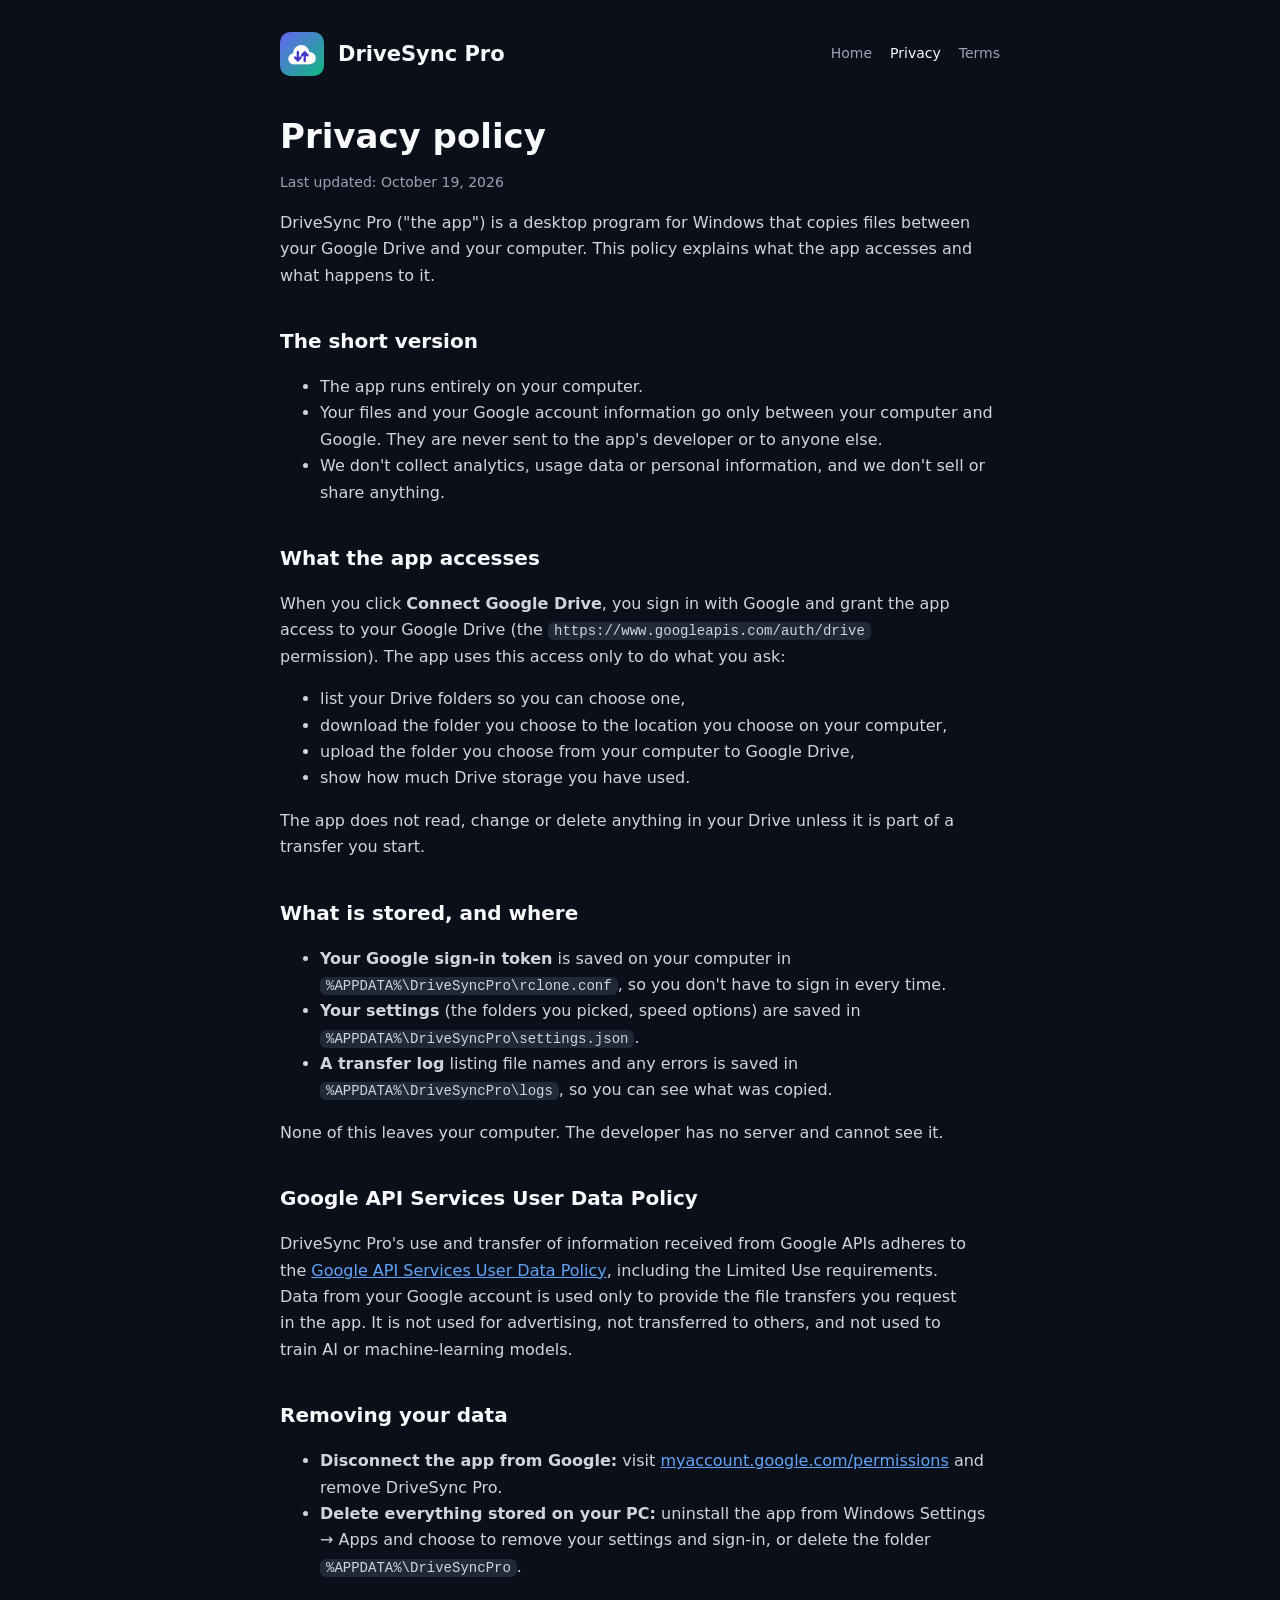
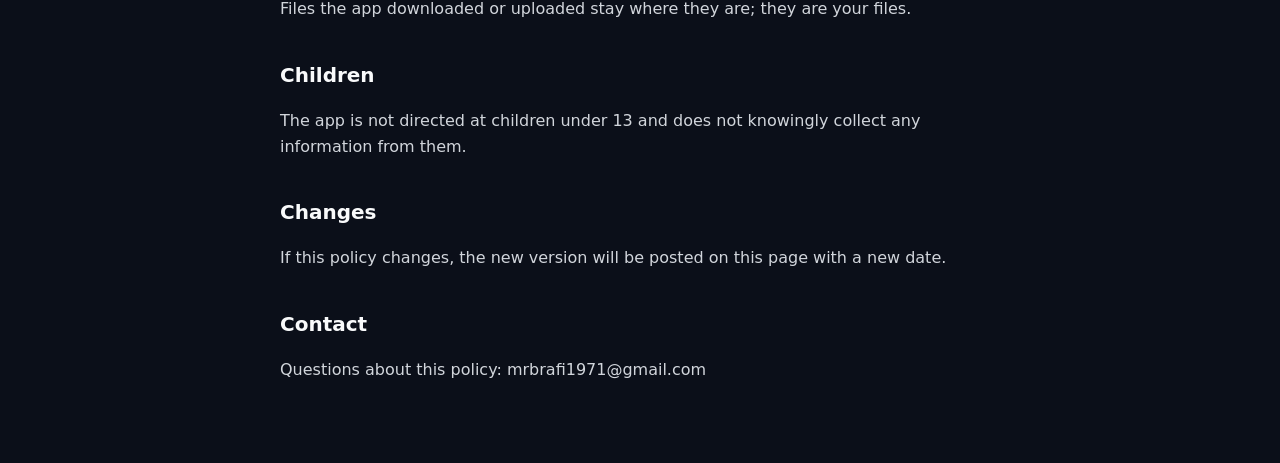
==== privacy.html @ 37597acc "Update contact email in privacy policy" ====
<!doctype html>
<html lang="en">
<head>
<meta charset="utf-8">
<meta name="viewport" content="width=device-width, initial-scale=1">
<title>DriveSync Pro Privacy Policy</title>
<meta name="description" content="How DriveSync Pro handles your Google account and files.">
<link rel="stylesheet" href="style.css">
</head>
<body>
<div class="wrap">
  <header>
    <a href="./">
      <svg viewBox="0 0 64 64" aria-hidden="true"><defs><linearGradient id="g" x1="0" y1="0" x2="1" y2="1"><stop offset="0" stop-color="#6366F1"/><stop offset="1" stop-color="#10B981"/></linearGradient></defs><rect width="64" height="64" rx="15" fill="url(#g)"/><g fill="#fff"><circle cx="20" cy="39" r="8"/><circle cx="31" cy="31" r="12"/><circle cx="43" cy="38" r="9"/><rect x="20" y="33" width="23" height="14"/></g><path d="M26 29V41M22 37l4 4.5 4-4.5M36 42V30M32 34l4-4.5 4 4.5" fill="none" stroke="#4338CA" stroke-width="3.4" stroke-linecap="round" stroke-linejoin="round"/></svg>
      <span class="name">DriveSync Pro</span>
    </a>
    <nav><a href="./">Home</a><a href="privacy.html" aria-current="page">Privacy</a><a href="terms.html">Terms</a></nav>
  </header>

  <main>
    <h1>Privacy policy</h1>
    <p class="updated">Last updated: October 19, 2026</p>

    <p>DriveSync Pro ("the app") is a desktop program for Windows that copies files between your Google Drive and your computer. This policy explains what the app accesses and what happens to it.</p>

    <h2>The short version</h2>
    <ul>
      <li>The app runs entirely on your computer.</li>
      <li>Your files and your Google account information go only between your computer and Google. They are never sent to the app's developer or to anyone else.</li>
      <li>We don't collect analytics, usage data or personal information, and we don't sell or share anything.</li>
    </ul>

    <h2>What the app accesses</h2>
    <p>When you click <strong>Connect Google Drive</strong>, you sign in with Google and grant the app access to your Google Drive (the <code>https://www.googleapis.com/auth/drive</code> permission). The app uses this access only to do what you ask:</p>
    <ul>
      <li>list your Drive folders so you can choose one,</li>
      <li>download the folder you choose to the location you choose on your computer,</li>
      <li>upload the folder you choose from your computer to Google Drive,</li>
      <li>show how much Drive storage you have used.</li>
    </ul>
    <p>The app does not read, change or delete anything in your Drive unless it is part of a transfer you start.</p>

    <h2>What is stored, and where</h2>
    <ul>
      <li><strong>Your Google sign-in token</strong> is saved on your computer in <code>%APPDATA%\DriveSyncPro\rclone.conf</code>, so you don't have to sign in every time.</li>
      <li><strong>Your settings</strong> (the folders you picked, speed options) are saved in <code>%APPDATA%\DriveSyncPro\settings.json</code>.</li>
      <li><strong>A transfer log</strong> listing file names and any errors is saved in <code>%APPDATA%\DriveSyncPro\logs</code>, so you can see what was copied.</li>
    </ul>
    <p>None of this leaves your computer. The developer has no server and cannot see it.</p>

    <h2>Google API Services User Data Policy</h2>
    <p>DriveSync Pro's use and transfer of information received from Google APIs adheres to the <a href="https://developers.google.com/terms/api-services-user-data-policy">Google API Services User Data Policy</a>, including the Limited Use requirements. Data from your Google account is used only to provide the file transfers you request in the app. It is not used for advertising, not transferred to others, and not used to train AI or machine-learning models.</p>

    <h2>Removing your data</h2>
    <ul>
      <li><strong>Disconnect the app from Google:</strong> visit <a href="https://myaccount.google.com/permissions">myaccount.google.com/permissions</a> and remove DriveSync Pro.</li>
      <li><strong>Delete everything stored on your PC:</strong> uninstall the app from Windows Settings &rarr; Apps and choose to remove your settings and sign-in, or delete the folder <code>%APPDATA%\DriveSyncPro</code>.</li>
    </ul>
    <p>Files the app downloaded or uploaded stay where they are; they are your files.</p>

    <h2>Children</h2>
    <p>The app is not directed at children under 13 and does not knowingly collect any information from them.</p>

    <h2>Changes</h2>
    <p>If this policy changes, the new version will be posted on this page with a new date.</p>

    <h2>Contact</h2>
    <p>Questions about this policy: mrbrafi1971@gmail.com
---- style.css ----
/* DriveSync Pro public pages - brand tokens from branding/tokens.json */
:root {
  --canvas: #0B0F19; --surface: #111827; --raised: #1F2937; --border: #1F2937;
  --heading: #F9FAFB; --text: #E5E7EB; --body: #D1D5DB; --secondary: #9CA3AF;
  --brand: #6366F1; --brand-strong: #4F46E5; --mint: #10B981; --link: #60A5FA;
  color-scheme: dark;
}
* { box-sizing: border-box; }
html { background: var(--canvas); }
body {
  margin: 0; background: var(--canvas); color: var(--body);
  font: 16px/1.65 "Segoe UI", system-ui, -apple-system, "Helvetica Neue", Arial, sans-serif;
}
.wrap { max-width: 760px; margin: 0 auto; padding: 32px max(20px, env(safe-area-inset-left)) 64px; }
header { display: flex; align-items: center; gap: 14px; margin-bottom: 40px; }
header a { display: flex; align-items: center; gap: 14px; color: var(--heading); text-decoration: none; }
header svg { width: 44px; height: 44px; flex: none; }
header .name { font-size: 21px; font-weight: 700; }
nav { margin-left: auto; display: flex; gap: 18px; flex-wrap: wrap; font-size: 14px; }
nav a { color: var(--secondary); text-decoration: none; }
nav a:hover, nav a[aria-current] { color: var(--heading); }
h1 { color: var(--heading); font-size: 34px; line-height: 1.2; margin: 0 0 12px; text-wrap: balance; }
h2 { color: var(--heading); font-size: 20px; margin: 36px 0 8px; }
p, li { max-width: 68ch; }
a { color: var(--link); }
.lead { font-size: 18px; color: var(--secondary); margin-bottom: 28px; }
.card { background: var(--surface); border: 1px solid var(--border); border-radius: 12px; padding: 20px 22px; margin: 18px 0; }
.card h2 { margin-top: 0; }
.grid { display: grid; grid-template-columns: repeat(auto-fit, minmax(220px, 1fr)); gap: 14px; margin: 26px 0; }
.grid .card { margin: 0; }
.grid h3 { color: var(--heading); font-size: 16px; margin: 0 0 6px; }
.grid p { margin: 0; font-size: 15px; }
.updated { color: var(--secondary); font-size: 14px; }
footer { margin-top: 56px; padding-top: 20px; border-top: 1px solid var(--border); color: var(--secondary); font-size: 14px; }
footer a { color: var(--secondary); }
code { background: var(--raised); padding: 1px 6px; border-radius: 6px; font-size: 14px; }
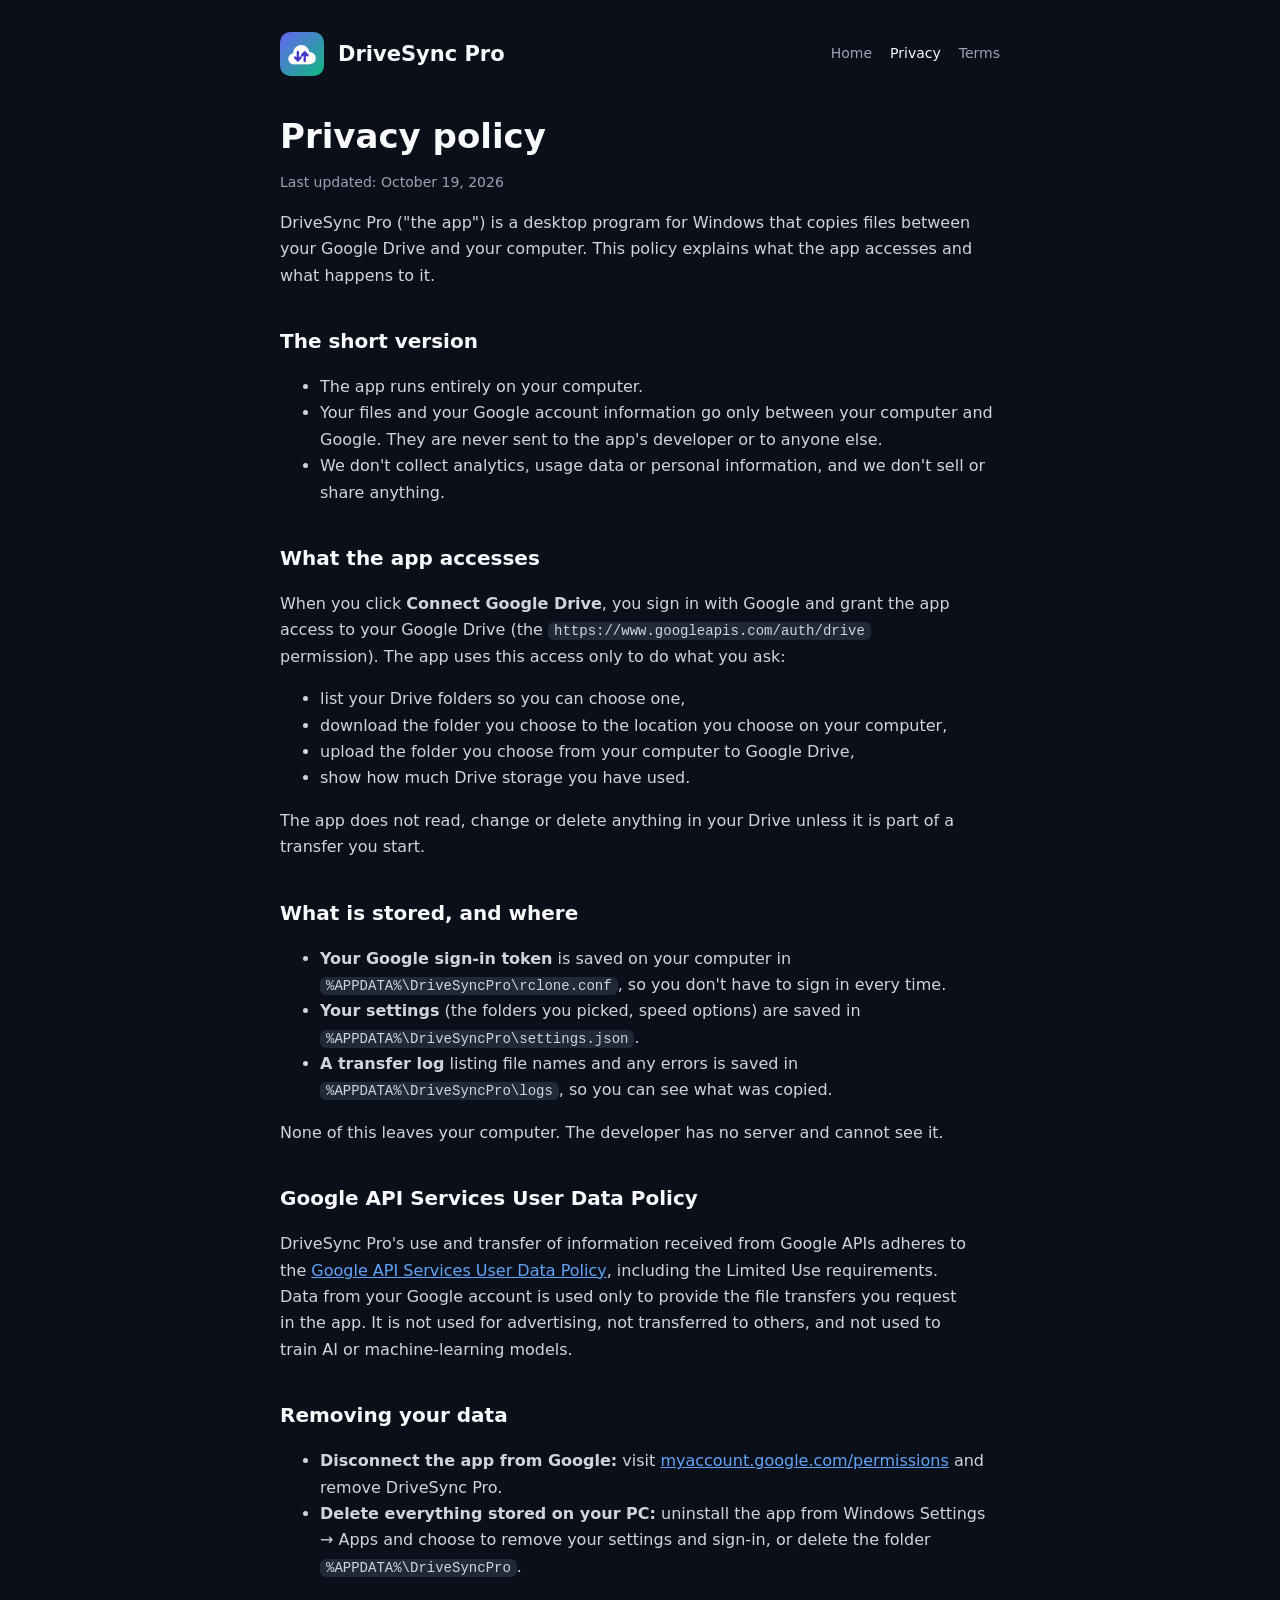
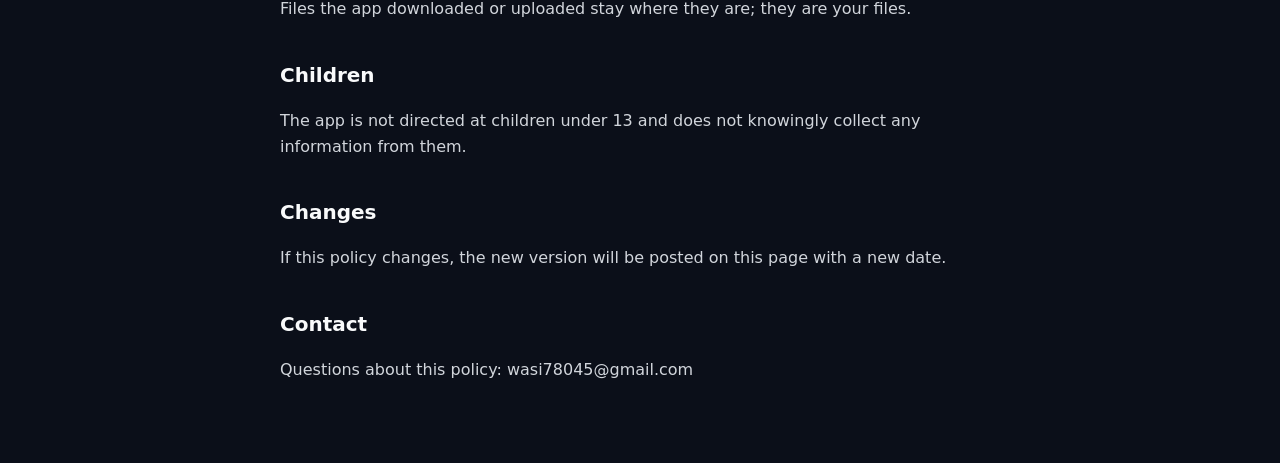
==== commit b5006f4f: "Update contact email in privacy policy" ====
--- a/privacy.html
+++ b/privacy.html
@@ -65,4 +65,4 @@
     <p>If this policy changes, the new version will be posted on this page with a new date.</p>
 
     <h2>Contact</h2>
-    <p>Questions about this policy: mrbrafi1971@gmail.com
+    <p>Questions about this policy: wasi78045@gmail.com
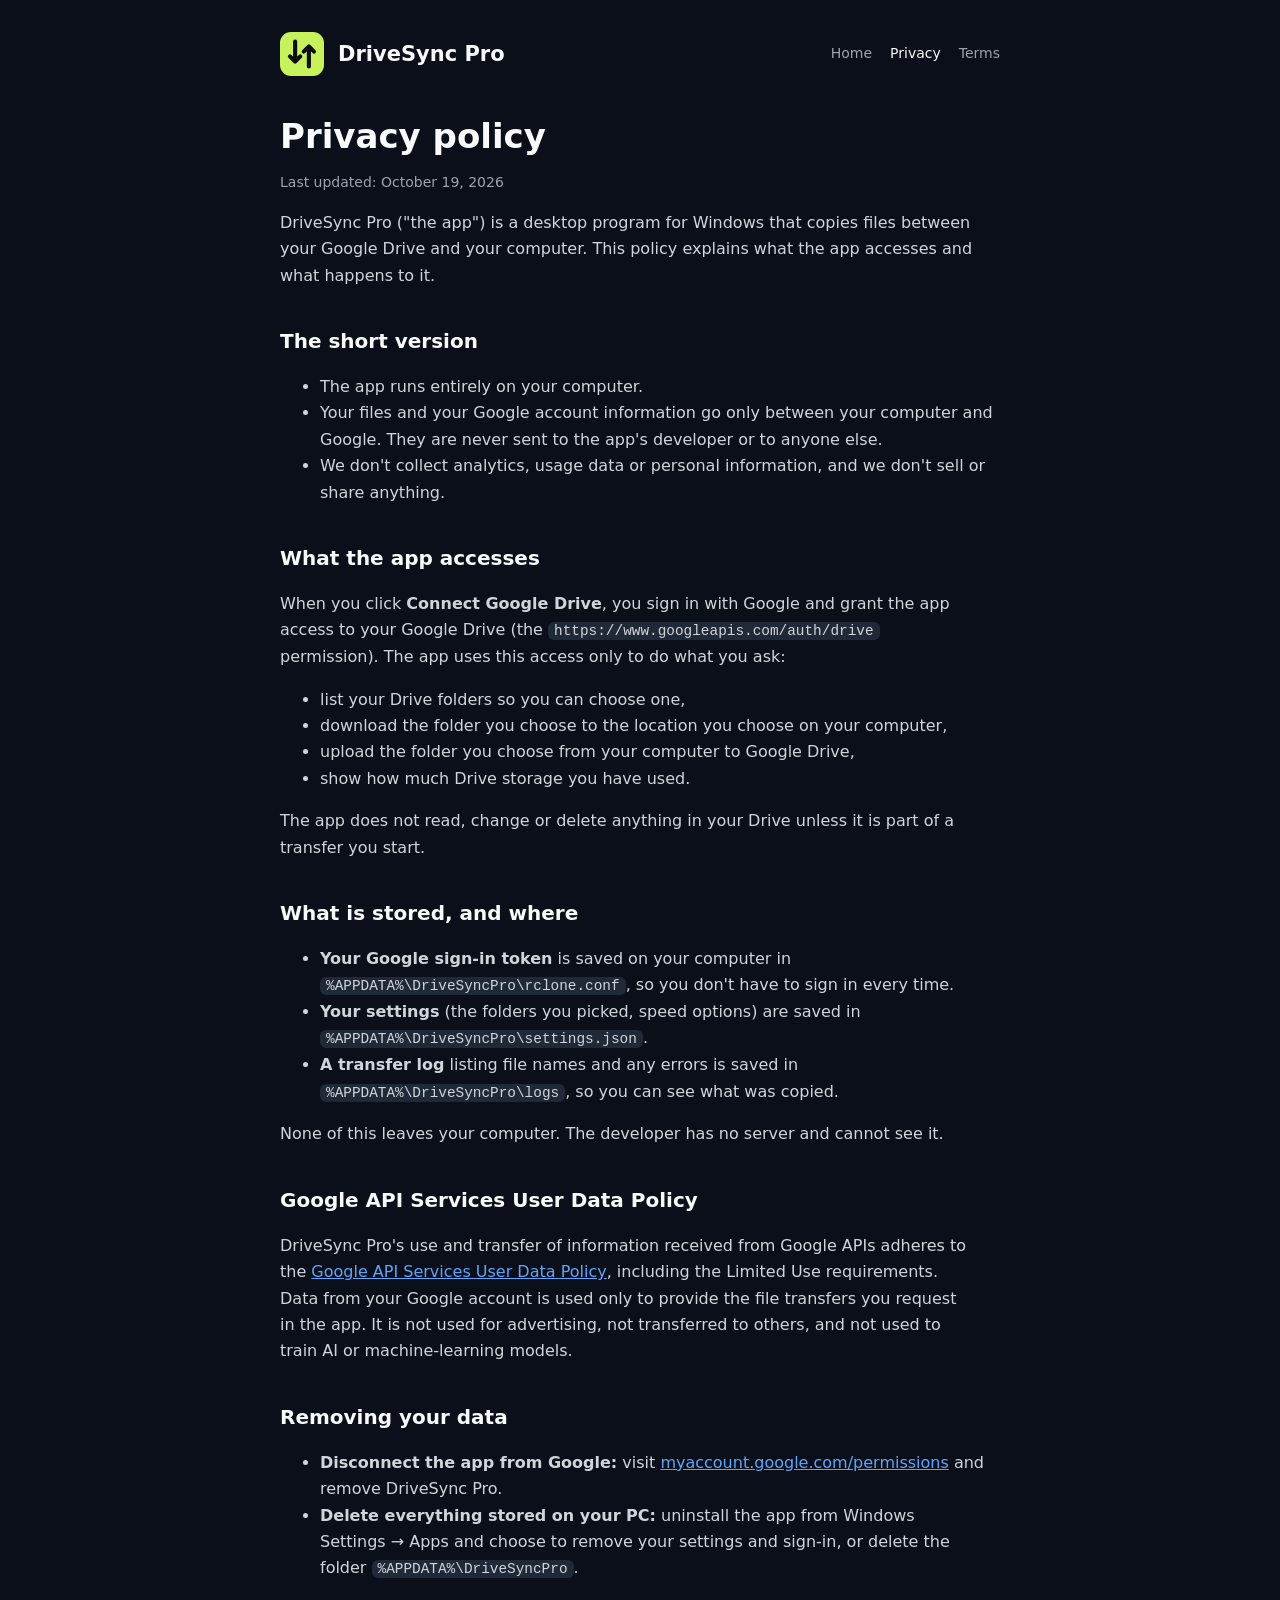
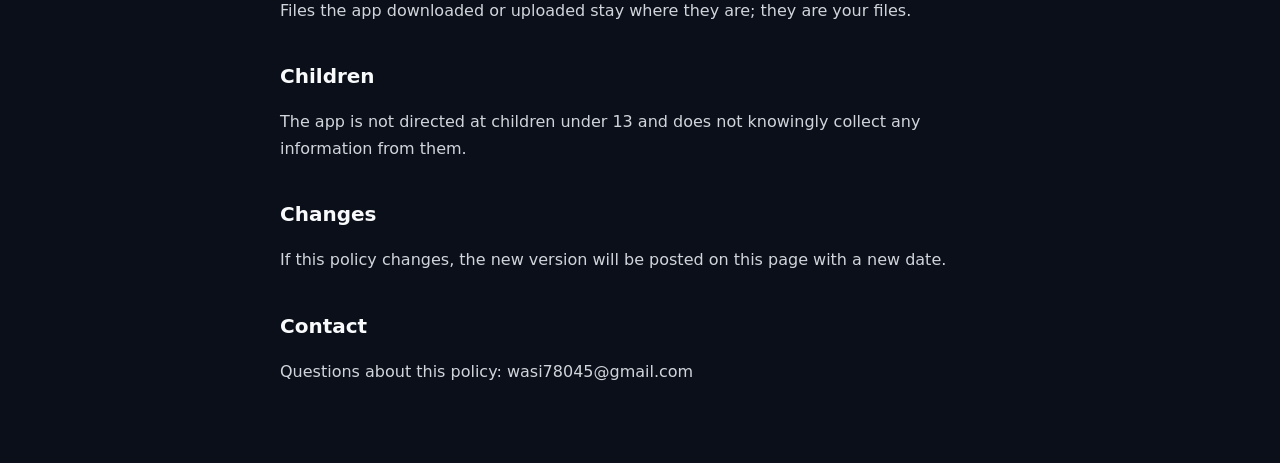
==== commit c6014c4e: "Update privacy.html" ====
--- a/privacy.html
+++ b/privacy.html
@@ -11,7 +11,7 @@
 <div class="wrap">
   <header>
     <a href="./">
-      <svg viewBox="0 0 64 64" aria-hidden="true"><defs><linearGradient id="g" x1="0" y1="0" x2="1" y2="1"><stop offset="0" stop-color="#6366F1"/><stop offset="1" stop-color="#10B981"/></linearGradient></defs><rect width="64" height="64" rx="15" fill="url(#g)"/><g fill="#fff"><circle cx="20" cy="39" r="8"/><circle cx="31" cy="31" r="12"/><circle cx="43" cy="38" r="9"/><rect x="20" y="33" width="23" height="14"/></g><path d="M26 29V41M22 37l4 4.5 4-4.5M36 42V30M32 34l4-4.5 4 4.5" fill="none" stroke="#4338CA" stroke-width="3.4" stroke-linecap="round" stroke-linejoin="round"/></svg>
+      <svg viewBox="0 0 64 64" aria-hidden="true"><rect width="64" height="64" rx="16" fill="#C8F25C"/><path d="M22 14V43M14.5 35.5 22 43l7.5-7.5M42 50V21M34.5 28.5 42 21l7.5 7.5" fill="none" stroke="#0D0E10" stroke-width="6" stroke-linecap="round" stroke-linejoin="round"/></svg>
       <span class="name">DriveSync Pro</span>
     </a>
     <nav><a href="./">Home</a><a href="privacy.html" aria-current="page">Privacy</a><a href="terms.html">Terms</a></nav>
@@ -65,4 +65,4 @@
     <p>If this policy changes, the new version will be posted on this page with a new date.</p>
 
     <h2>Contact</h2>
-    <p>Questions about this policy: wasi78045@gmail.com
+    <p>Questions about this policy: wasi78045@gmail.com
--- a/style.css
+++ b/style.css
@@ -1,36 +1,185 @@
-/* DriveSync Pro public pages - brand tokens from branding/tokens.json */
+﻿/* DriveSync Pro website. Brand tokens from branding/tokens.json (dark-only brand). */
 :root {
-  --canvas: #0B0F19; --surface: #111827; --raised: #1F2937; --border: #1F2937;
-  --heading: #F9FAFB; --text: #E5E7EB; --body: #D1D5DB; --secondary: #9CA3AF;
-  --brand: #6366F1; --brand-strong: #4F46E5; --mint: #10B981; --link: #60A5FA;
+  --canvas: #0B0F19; --surface: #111827; --sunken: #0B1220; --raised: #1F2937;
+  --border: #1F2937; --border-strong: #334155;
+  --heading: #F9FAFB; --text: #E5E7EB; --body: #D1D5DB; --secondary: #9CA3AF; --muted: #6B7280;
+  --brand: #6366F1; --brand-strong: #4F46E5; --brand-ink: #4338CA; --brand-tint: #A5B4FC;
+  --mint: #10B981; --download: #059669; --upload: #2563EB; --warning: #FBBF24; --link: #60A5FA; --success: #34D399;
+  --radius-sm: 8px; --radius: 12px; --radius-lg: 20px;
+  --font: "Segoe UI Variable Text", "Segoe UI", system-ui, -apple-system, "Helvetica Neue", Arial, sans-serif;
+  --font-display: "Segoe UI Variable Display", "Segoe UI", system-ui, -apple-system, "Helvetica Neue", Arial, sans-serif;
   color-scheme: dark;
 }
 * { box-sizing: border-box; }
-html { background: var(--canvas); }
-body {
-  margin: 0; background: var(--canvas); color: var(--body);
-  font: 16px/1.65 "Segoe UI", system-ui, -apple-system, "Helvetica Neue", Arial, sans-serif;
+html { background: var(--canvas); scroll-behavior: smooth; scroll-padding-top: 84px; }
+@media (prefers-reduced-motion: reduce) { html { scroll-behavior: auto; } *, *::before, *::after { transition: none !important; animation: none !important; } }
+body { margin: 0; background: var(--canvas); color: var(--body); font: 16px/1.65 var(--font); -webkit-font-smoothing: antialiased; }
+img, video { max-width: 100%; height: auto; display: block; }
+a { color: var(--link); }
+a:focus-visible, button:focus-visible, summary:focus-visible { outline: 2px solid var(--brand-tint); outline-offset: 3px; border-radius: 6px; }
+code { background: var(--raised); padding: 1px 6px; border-radius: 6px; font-size: .9em; }
+h1, h2, h3 { color: var(--heading); text-wrap: balance; }
+p, li { text-wrap: pretty; }
+
+/* ---------- legal pages (privacy, terms) ---------- */
+.wrap { max-width: 760px; margin: 0 auto; padding: 32px max(20px, env(safe-area-inset-right)) 64px max(20px, env(safe-area-inset-left)); }
+.wrap > header { display: flex; align-items: center; gap: 14px; margin-bottom: 40px; flex-wrap: wrap; }
+.wrap > header a { display: flex; align-items: center; gap: 14px; color: var(--heading); text-decoration: none; }
+.wrap > header svg { width: 44px; height: 44px; flex: none; }
+.wrap > header .name { font-size: 21px; font-weight: 700; }
+.wrap > header nav { margin-left: auto; display: flex; gap: 18px; flex-wrap: wrap; font-size: 14px; }
+.wrap > header nav a { color: var(--secondary); }
+.wrap > header nav a:hover, .wrap > header nav a[aria-current] { color: var(--heading); }
+.wrap h1 { font-size: 34px; line-height: 1.2; margin: 0 0 12px; }
+.wrap h2 { font-size: 20px; margin: 36px 0 8px; }
+.wrap p, .wrap li { max-width: 68ch; }
+.updated { color: var(--secondary); font-size: 14px; }
+
+/* ---------- landing page ---------- */
+.container { width: 100%; max-width: 1180px; margin: 0 auto; padding-left: max(20px, env(safe-area-inset-left)); padding-right: max(20px, env(safe-area-inset-right)); }
+
+.site-header { position: sticky; top: env(safe-area-inset-top, 0px); z-index: 20; background: rgba(11, 15, 25, .82); backdrop-filter: blur(14px); -webkit-backdrop-filter: blur(14px); border-bottom: 1px solid transparent; transition: border-color .2s; }
+.site-header.scrolled { border-bottom-color: var(--border); }
+.site-header .container { display: flex; align-items: center; gap: 28px; height: 68px; }
+.brand { display: flex; align-items: center; gap: 12px; color: var(--heading); text-decoration: none; font-weight: 700; font-size: 18px; flex: none; }
+.brand img { width: 34px; height: 34px; }
+.site-nav { display: flex; gap: 26px; font-size: 15px; }
+.site-nav a { color: var(--secondary); text-decoration: none; }
+.site-nav a:hover { color: var(--heading); }
+.site-header .btn { margin-left: auto; }
+
+.btn { display: inline-flex; align-items: center; gap: 10px; justify-content: center; border-radius: 10px; font: 600 15px/1 var(--font); text-decoration: none; cursor: pointer; border: 1px solid transparent; transition: transform .15s ease, background-color .15s ease, box-shadow .15s ease; }
+.btn:active { transform: scale(.98); }
+.btn-sm { padding: 10px 16px; font-size: 14px; }
+.btn-primary { background: var(--download); color: #fff; box-shadow: 0 8px 24px -10px rgba(16, 185, 129, .6); }
+.btn-primary:hover { background: #047857; }
+.btn-lg { padding: 18px 26px; font-size: 18px; border-radius: 12px; }
+.btn-ghost { background: var(--raised); color: var(--text); border-color: var(--border-strong); }
+.btn-ghost:hover { background: #273244; }
+.btn svg { width: 20px; height: 20px; flex: none; }
+
+/* hero */
+.hero { position: relative; padding: 56px 0 72px; overflow: hidden; }
+.hero::before { content: ""; position: absolute; inset: -30% -10% auto auto; width: 900px; height: 900px; background: radial-gradient(closest-side, rgba(99, 102, 241, .28), transparent); pointer-events: none; }
+.hero::after { content: ""; position: absolute; inset: auto auto -40% -20%; width: 800px; height: 800px; background: radial-gradient(closest-side, rgba(16, 185, 129, .16), transparent); pointer-events: none; }
+.hero .container { position: relative; z-index: 1; display: grid; grid-template-columns: minmax(0, 1.08fr) minmax(0, 1fr); gap: 56px; align-items: center; }
+.eyebrow { display: inline-flex; align-items: center; gap: 8px; font-size: 13px; font-weight: 600; color: var(--success); background: rgba(16, 185, 129, .1); border: 1px solid rgba(16, 185, 129, .25); padding: 6px 12px; border-radius: 999px; margin-bottom: 22px; }
+.eyebrow::before { content: ""; width: 7px; height: 7px; border-radius: 50%; background: var(--success); }
+.hero h1 { font: 700 clamp(36px, 4.4vw, 56px)/1.06 var(--font-display); letter-spacing: -.02em; margin: 0 0 20px; }
+.hero h1 .grad { background: linear-gradient(100deg, #8B8CF8, #34D399); -webkit-background-clip: text; background-clip: text; color: transparent; }
+.hero .lead { font-size: 18px; color: var(--secondary); max-width: 34em; margin: 0 0 32px; }
+.cta-row { display: flex; flex-wrap: wrap; align-items: center; gap: 14px 18px; }
+.dl-meta { display: block; font-size: 13px; color: var(--muted); margin-top: 12px; font-variant-numeric: tabular-nums; }
+.watch-link { color: var(--text); text-decoration: none; font-weight: 600; font-size: 15px; display: inline-flex; align-items: center; gap: 8px; padding: 10px 4px; }
+.watch-link:hover { color: #fff; }
+.watch-link svg { width: 22px; height: 22px; }
+.trust { list-style: none; padding: 0; margin: 34px 0 0; display: flex; flex-wrap: wrap; gap: 10px 24px; font-size: 14px; color: var(--secondary); }
+.trust li { display: flex; align-items: center; gap: 8px; }
+.trust svg { width: 16px; height: 16px; color: var(--success); flex: none; }
+
+.hero-shot { position: relative; }
+.hero-shot .app { border-radius: var(--radius); border: 1px solid #2A3344; box-shadow: 0 40px 80px -30px rgba(0, 0, 0, .8), 0 0 0 1px rgba(255, 255, 255, .02); }
+.hero-shot .mini { position: absolute; width: 58%; left: -9%; bottom: -10%; filter: drop-shadow(0 18px 30px rgba(0, 0, 0, .55)); }
+
+/* sections */
+section { padding: 88px 0; }
+.section-head { max-width: 680px; margin: 0 0 44px; }
+.section-head.center { margin-left: auto; margin-right: auto; text-align: center; }
+.kicker { font-size: 13px; font-weight: 700; letter-spacing: .08em; text-transform: uppercase; color: var(--brand-tint); margin: 0 0 12px; }
+.section-head h2 { font: 700 clamp(28px, 3.4vw, 40px)/1.15 var(--font-display); letter-spacing: -.01em; margin: 0 0 14px; }
+.section-head p { font-size: 17px; color: var(--secondary); margin: 0; }
+
+/* demo video */
+.demo { padding-top: 40px; }
+.video-frame { border-radius: var(--radius-lg); overflow: hidden; border: 1px solid var(--border); background: var(--surface); box-shadow: 0 40px 90px -40px rgba(99, 102, 241, .45); aspect-ratio: 16 / 9; }
+.video-frame video { width: 100%; height: 100%; object-fit: cover; }
+
+/* feature rows */
+.feature-row { display: grid; grid-template-columns: minmax(0, 1fr) minmax(0, 1.2fr); gap: 64px; align-items: center; margin-bottom: 96px; }
+.feature-row:last-child { margin-bottom: 0; }
+.feature-row.flip .feature-copy { order: 2; }
+.feature-copy h3 { font: 700 clamp(24px, 2.6vw, 30px)/1.2 var(--font-display); margin: 0 0 14px; }
+.feature-copy p { color: var(--secondary); font-size: 17px; margin: 0 0 18px; }
+.ticks { list-style: none; padding: 0; margin: 0; display: grid; gap: 10px; }
+.ticks li { display: flex; gap: 10px; align-items: flex-start; color: var(--body); }
+.ticks svg { width: 18px; height: 18px; color: var(--success); flex: none; margin-top: 4px; }
+.shot { border-radius: var(--radius); border: 1px solid #2A3344; box-shadow: 0 30px 70px -30px rgba(0, 0, 0, .8); }
+.mini-stage { position: relative; border-radius: var(--radius-lg); padding: 56px 32px; background: linear-gradient(135deg, rgba(99, 102, 241, .16), rgba(16, 185, 129, .1)), var(--surface); border: 1px solid var(--border); overflow: hidden; }
+.mini-stage .fake-app { display: grid; gap: 10px; opacity: .55; }
+.mini-stage .fake-app span { height: 12px; border-radius: 6px; background: var(--raised); }
+.mini-stage .fake-app span:nth-child(1) { width: 60%; } .mini-stage .fake-app span:nth-child(2) { width: 85%; }
+.mini-stage .fake-app span:nth-child(3) { width: 72%; } .mini-stage .fake-app span:nth-child(4) { width: 40%; }
+.mini-stage img { position: relative; margin: 36px 0 0 auto; width: min(100%, 420px); filter: drop-shadow(0 20px 30px rgba(0, 0, 0, .6)); }
+
+/* small features grid */
+.grid-3 { display: grid; grid-template-columns: repeat(3, minmax(0, 1fr)); gap: 16px; margin-top: 72px; }
+.card { background: var(--surface); border: 1px solid var(--border); border-radius: var(--radius); padding: 24px; }
+.card .ico { width: 40px; height: 40px; border-radius: 10px; display: grid; place-items: center; margin-bottom: 16px; }
+.card .ico svg { width: 20px; height: 20px; }
+.card h3 { font-size: 17px; margin: 0 0 6px; }
+.card p { margin: 0; color: var(--secondary); font-size: 15px; }
+.ico.indigo { background: rgba(99, 102, 241, .15); color: var(--brand-tint); }
+.ico.mint { background: rgba(16, 185, 129, .14); color: var(--success); }
+.ico.blue { background: rgba(37, 99, 235, .16); color: var(--link); }
+.ico.amber { background: rgba(251, 191, 36, .13); color: var(--warning); }
+
+/* steps */
+.band { background: var(--surface); border-top: 1px solid var(--border); border-bottom: 1px solid var(--border); }
+.steps { list-style: none; padding: 0; margin: 0; display: grid; grid-template-columns: repeat(3, minmax(0, 1fr)); gap: 20px; counter-reset: step; }
+.steps li { position: relative; background: var(--canvas); border: 1px solid var(--border); border-radius: var(--radius); padding: 28px 24px 24px; counter-increment: step; }
+.steps li::before { content: counter(step); display: grid; place-items: center; width: 36px; height: 36px; border-radius: 50%; background: linear-gradient(135deg, var(--brand), var(--mint)); color: #fff; font-weight: 700; margin-bottom: 16px; }
+.steps h3 { font-size: 18px; margin: 0 0 6px; }
+.steps p { margin: 0; color: var(--secondary); font-size: 15px; }
+
+/* install help */
+.install-grid { display: grid; grid-template-columns: minmax(0, 1fr) minmax(0, 1fr); gap: 48px; align-items: start; }
+.notes { display: grid; gap: 16px; }
+.note { background: var(--surface); border: 1px solid var(--border); border-left: 3px solid var(--warning); border-radius: var(--radius); padding: 20px 22px; }
+.note h3 { font-size: 16px; margin: 0 0 6px; }
+.note p { margin: 0; color: var(--secondary); font-size: 15px; }
+.note kbd { font: 600 13px var(--font); background: var(--raised); border: 1px solid var(--border-strong); border-bottom-width: 2px; border-radius: 6px; padding: 1px 7px; color: var(--text); white-space: nowrap; }
+.reqs { margin-top: 24px; display: grid; grid-template-columns: max-content 1fr; gap: 8px 20px; font-size: 15px; }
+.reqs dt { color: var(--muted); }
+.reqs dd { margin: 0; color: var(--text); }
+
+/* faq */
+.faq { max-width: 820px; margin: 0 auto; }
+.faq details { border-bottom: 1px solid var(--border); }
+.faq summary { list-style: none; cursor: pointer; padding: 22px 40px 22px 0; position: relative; font-size: 17px; font-weight: 600; color: var(--heading); }
+.faq summary::-webkit-details-marker { display: none; }
+.faq summary::after { content: ""; position: absolute; right: 6px; top: 50%; width: 10px; height: 10px; border-right: 2px solid var(--secondary); border-bottom: 2px solid var(--secondary); transform: translateY(-70%) rotate(45deg); transition: transform .2s ease; }
+.faq details[open] summary::after { transform: translateY(-30%) rotate(-135deg); }
+.faq details p { margin: 0 0 22px; color: var(--secondary); max-width: 68ch; }
+
+/* final cta */
+.final { text-align: center; }
+.final .panel { border-radius: 24px; padding: 64px 28px; background: radial-gradient(120% 140% at 50% 0%, rgba(99, 102, 241, .28), transparent 60%), var(--surface); border: 1px solid var(--border); }
+.final img.logo { width: 72px; height: 72px; margin: 0 auto 22px; }
+.final h2 { font: 700 clamp(28px, 3.6vw, 42px)/1.15 var(--font-display); margin: 0 0 12px; }
+.final p { color: var(--secondary); margin: 0 0 30px; font-size: 17px; }
+
+/* footer */
+.site-footer { border-top: 1px solid var(--border); padding: 36px 0 calc(36px + env(safe-area-inset-bottom, 0px)); color: var(--muted); font-size: 14px; }
+.site-footer .container { display: flex; flex-wrap: wrap; gap: 14px 28px; align-items: center; }
+.site-footer a { color: var(--secondary); text-decoration: none; }
+.site-footer a:hover { color: var(--heading); }
+.site-footer .links { display: flex; flex-wrap: wrap; gap: 8px 22px; margin-left: auto; }
+
+/* ---------- responsive ---------- */
+@media (max-width: 980px) {
+  .hero .container, .feature-row, .install-grid { grid-template-columns: minmax(0, 1fr); gap: 40px; }
+  .feature-row.flip .feature-copy { order: 0; }
+  .hero { padding-top: 48px; }
+  .hero-shot { margin: 0 4% 8%; }
+  .grid-3, .steps { grid-template-columns: minmax(0, 1fr) minmax(0, 1fr); }
 }
-.wrap { max-width: 760px; margin: 0 auto; padding: 32px max(20px, env(safe-area-inset-left)) 64px; }
-header { display: flex; align-items: center; gap: 14px; margin-bottom: 40px; }
-header a { display: flex; align-items: center; gap: 14px; color: var(--heading); text-decoration: none; }
-header svg { width: 44px; height: 44px; flex: none; }
-header .name { font-size: 21px; font-weight: 700; }
-nav { margin-left: auto; display: flex; gap: 18px; flex-wrap: wrap; font-size: 14px; }
-nav a { color: var(--secondary); text-decoration: none; }
-nav a:hover, nav a[aria-current] { color: var(--heading); }
-h1 { color: var(--heading); font-size: 34px; line-height: 1.2; margin: 0 0 12px; text-wrap: balance; }
-h2 { color: var(--heading); font-size: 20px; margin: 36px 0 8px; }
-p, li { max-width: 68ch; }
-a { color: var(--link); }
-.lead { font-size: 18px; color: var(--secondary); margin-bottom: 28px; }
-.card { background: var(--surface); border: 1px solid var(--border); border-radius: 12px; padding: 20px 22px; margin: 18px 0; }
-.card h2 { margin-top: 0; }
-.grid { display: grid; grid-template-columns: repeat(auto-fit, minmax(220px, 1fr)); gap: 14px; margin: 26px 0; }
-.grid .card { margin: 0; }
-.grid h3 { color: var(--heading); font-size: 16px; margin: 0 0 6px; }
-.grid p { margin: 0; font-size: 15px; }
-.updated { color: var(--secondary); font-size: 14px; }
-footer { margin-top: 56px; padding-top: 20px; border-top: 1px solid var(--border); color: var(--secondary); font-size: 14px; }
-footer a { color: var(--secondary); }
-code { background: var(--raised); padding: 1px 6px; border-radius: 6px; font-size: 14px; }
+@media (max-width: 720px) {
+  .site-nav { display: none; }
+  section { padding: 64px 0; }
+  .grid-3, .steps { grid-template-columns: minmax(0, 1fr); }
+  .btn-lg { width: 100%; }
+  .cta-row { flex-direction: column; align-items: stretch; }
+  .watch-link { justify-content: center; }
+  .hero-shot .mini { width: 72%; left: -4%; bottom: -14%; }
+  .site-footer .links { margin-left: 0; }
+}
